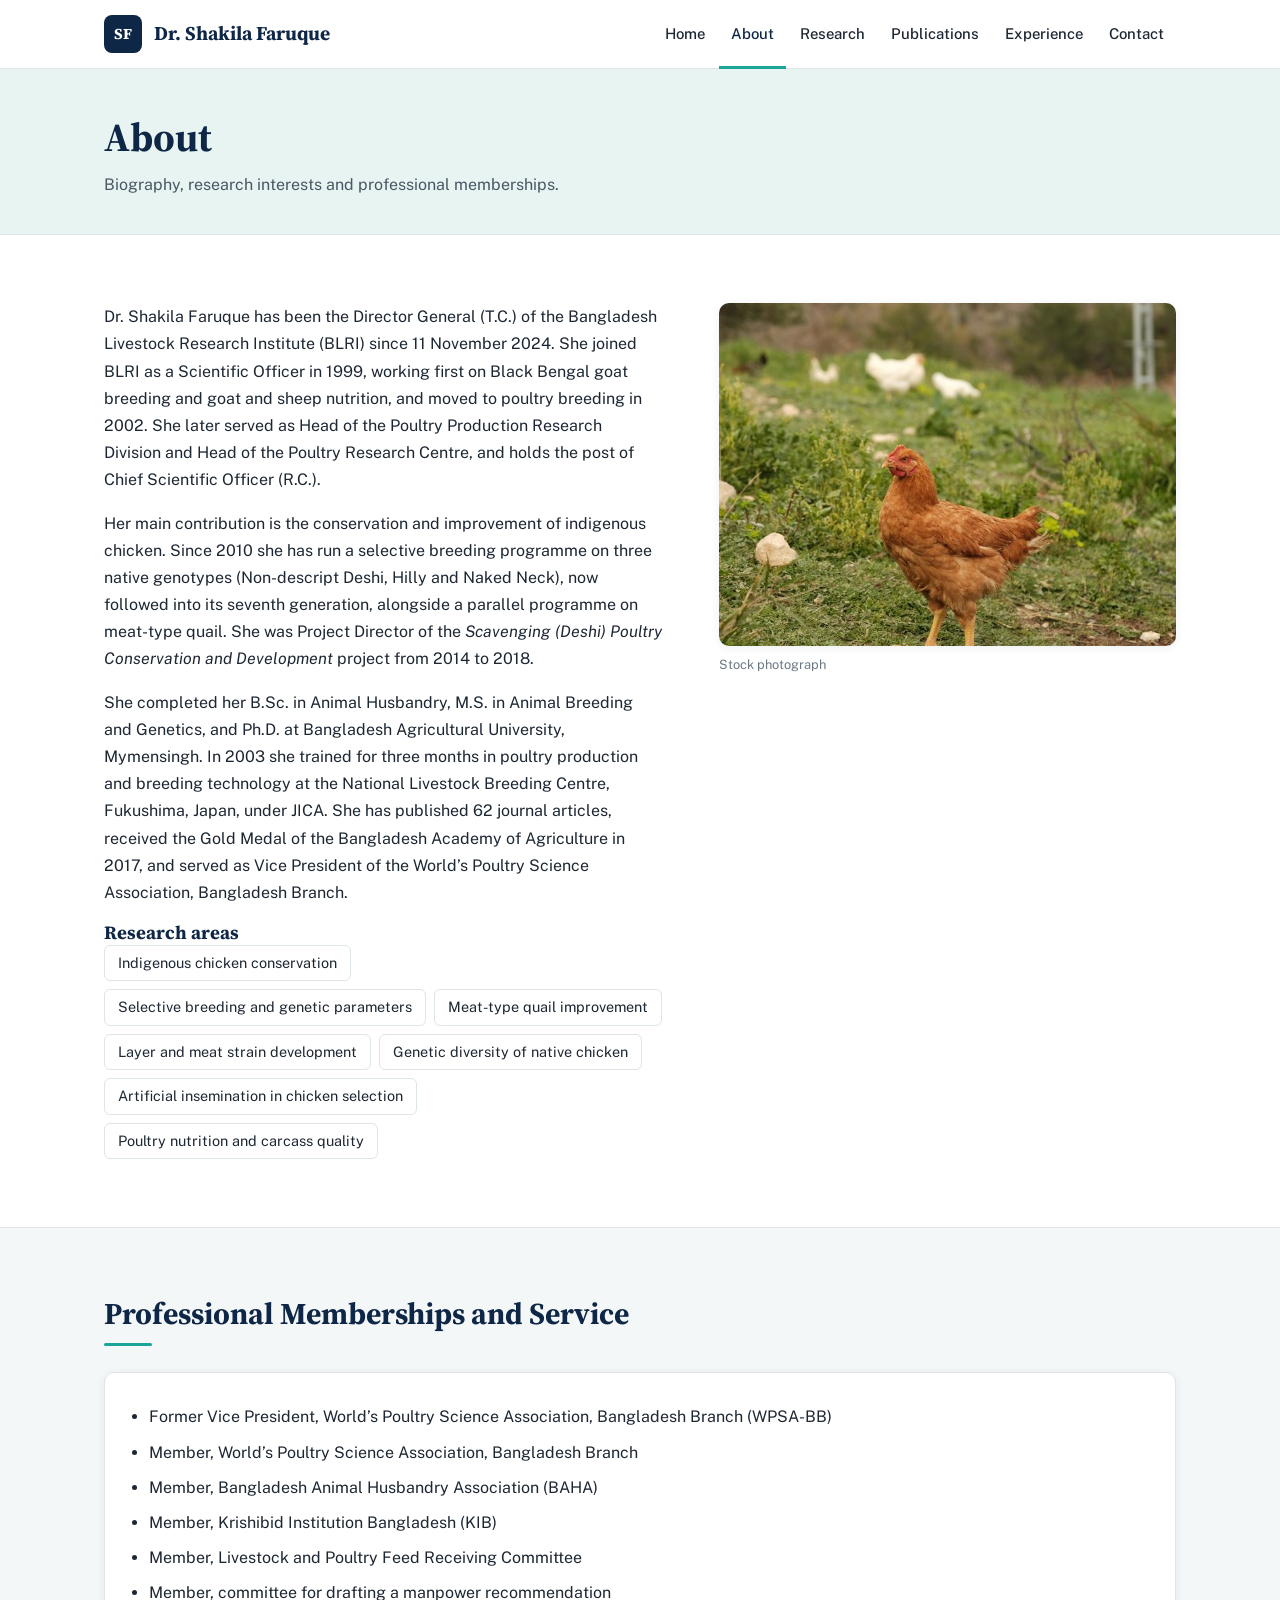
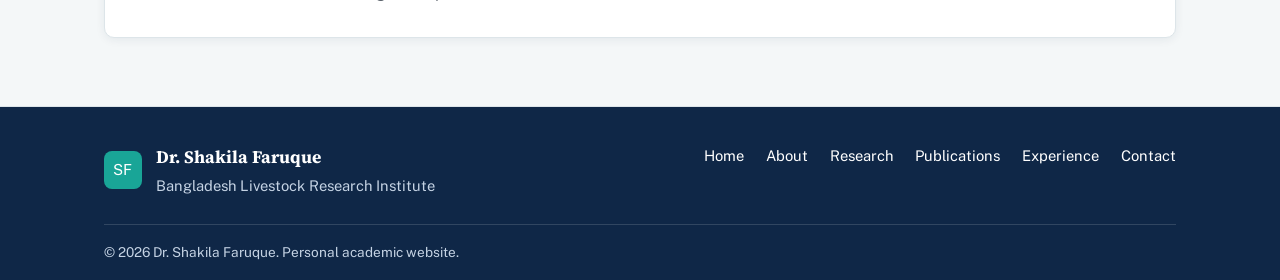
==== about.html @ 6e1afb91 "Redesign as a multi-page academic portfolio Navy and teal minimal design with BLRI campus hero and o" ====
<!doctype html>
<html lang="en">
<head>
  <meta charset="utf-8">
  <meta name="viewport" content="width=device-width, initial-scale=1">
  <title>About | Dr. Shakila Faruque</title>
  <meta name="description" content="Biography of Dr. Shakila Faruque, Director General (T.C.) of the Bangladesh Livestock Research Institute.">
  <meta property="og:title" content="About | Dr. Shakila Faruque">
  <meta property="og:description" content="Biography of Dr. Shakila Faruque, Director General (T.C.) of the Bangladesh Livestock Research Institute.">
  <meta property="og:image" content="assets/img/portrait.jpg">
  <link rel="icon" href="assets/favicon.svg" type="image/svg+xml">
  <link rel="preconnect" href="https://fonts.googleapis.com">
  <link rel="preconnect" href="https://fonts.gstatic.com" crossorigin>
  <link href="https://fonts.googleapis.com/css2?family=Source+Serif+4:opsz,wght@8..60,400;8..60,600;8..60,700&family=Public+Sans:wght@400;500;600&family=Noto+Sans+Bengali:wght@400;500&display=swap" rel="stylesheet">
  <link rel="stylesheet" href="assets/css/style.css?v=8">
</head>
<body>
  <a class="skip" href="#main">Skip to content</a>
  <header class="site-header">
    <div class="wrap bar">
      <a class="brand" href="index.html"><span class="brand-mark" aria-hidden="true">SF</span><span>Dr. Shakila Faruque</span></a>
      <button class="menu-btn" aria-label="Open menu" aria-expanded="false" aria-controls="nav">
        <svg viewBox="0 0 24 24" width="22" height="22" aria-hidden="true"><path d="M3 6h18M3 12h18M3 18h18" stroke="currentColor" stroke-width="2" stroke-linecap="round"/></svg>
      </button>
      <nav id="nav" class="nav" aria-label="Main">
        <a href="index.html" >Home</a>
        <a href="about.html" aria-current="page">About</a>
        <a href="research.html" >Research</a>
        <a href="publications.html" >Publications</a>
        <a href="experience.html" >Experience</a>
        <a href="contact.html" >Contact</a>
      </nav>
    </div>
  </header>
  <main id="main">
    <section class="page-head"><div class="wrap"><h1>About</h1><p>Biography, research interests and professional memberships.</p></div></section>
    <section class="sec">
      <div class="wrap about-grid">
        <div class="prose">
          <p>Dr. Shakila Faruque has been the Director General (T.C.) of the Bangladesh Livestock Research Institute (BLRI) since 11 November 2024. She joined BLRI as a Scientific Officer in 1999, working first on Black Bengal goat breeding and goat and sheep nutrition, and moved to poultry breeding in 2002. She later served as Head of the Poultry Production Research Division and Head of the Poultry Research Centre, and holds the post of Chief Scientific Officer (R.C.).</p>
          <p>Her main contribution is the conservation and improvement of indigenous chicken. Since 2010 she has run a selective breeding programme on three native genotypes (Non-descript Deshi, Hilly and Naked Neck), now followed into its seventh generation, alongside a parallel programme on meat-type quail. She was Project Director of the <em>Scavenging (Deshi) Poultry Conservation and Development</em> project from 2014 to 2018.</p>
          <p>She completed her B.Sc. in Animal Husbandry, M.S. in Animal Breeding and Genetics, and Ph.D. at Bangladesh Agricultural University, Mymensingh. In 2003 she trained for three months in poultry production and breeding technology at the National Livestock Breeding Centre, Fukushima, Japan, under JICA. She has published 62 journal articles, received the Gold Medal of the Bangladesh Academy of Agriculture in 2017, and served as Vice President of the World’s Poultry Science Association, Bangladesh Branch.</p>

          <h3>Research areas</h3>
          <ul class="tags">
            <li>Indigenous chicken conservation</li>
            <li>Selective breeding and genetic parameters</li>
            <li>Meat-type quail improvement</li>
            <li>Layer and meat strain development</li>
            <li>Genetic diversity of native chicken</li>
            <li>Artificial insemination in chicken selection</li>
            <li>Poultry nutrition and carcass quality</li>
          </ul>
        </div>
        <figure><img src="assets/img/about-hen-on-grass.jpg" alt="A brown hen on grass (stock photograph)" width="900" height="600" loading="lazy"><figcaption>Stock photograph</figcaption></figure>
      </div>
    </section>
    <section class="sec sec-tint">
      <div class="wrap">
        <h2>Professional Memberships and Service</h2>
        <div class="list-card"><ul>
              <li>Former Vice President, World’s Poultry Science Association, Bangladesh Branch (WPSA-BB)</li>
              <li>Member, World’s Poultry Science Association, Bangladesh Branch</li>
              <li>Member, Bangladesh Animal Husbandry Association (BAHA)</li>
              <li>Member, Krishibid Institution Bangladesh (KIB)</li>
              <li>Member, Livestock and Poultry Feed Receiving Committee</li>
              <li>Member, committee for drafting a manpower recommendation</li>
            </ul></div>
      </div>
    </section>
  </main>
  <footer class="site-footer">
    <div class="wrap">
      <div class="foot-top">
        <div class="foot-brand">
          <span class="brand-mark" aria-hidden="true">SF</span>
          <div><strong>Dr. Shakila Faruque</strong>Bangladesh Livestock Research Institute</div>
        </div>
        <nav class="foot-nav" aria-label="Footer">
          <a href="index.html">Home</a><a href="about.html">About</a><a href="research.html">Research</a>
          <a href="publications.html">Publications</a><a href="experience.html">Experience</a><a href="contact.html">Contact</a>
        </nav>
      </div>
      <div class="foot-bottom">&copy; <span id="yr">2026</span> Dr. Shakila Faruque. Personal academic website.</div>
    </div>
  </footer>
  <script src="assets/js/main.js?v=5"></script>
</body>
</html>
---- assets/css/style.css ----
/* Dr. Shakila Faruque: academic portfolio. Minimal, navy and teal. */
:root {
  --navy: #0f2747;
  --navy-2: #1b3a63;
  --teal: #0e857a;
  --teal-bright: #19a597;
  --teal-soft: #e8f4f2;
  --grey-bg: #f4f7f8;
  --ink: #1d2733;
  --ink-2: #4a5663;
  --muted: #6c7884;
  --line: #dde5e9;
  --radius: 10px;
  --shadow: 0 2px 10px rgba(15, 39, 71, .07);
  --serif: "Source Serif 4", Georgia, "Times New Roman", serif;
  --sans: "Public Sans", system-ui, -apple-system, "Segoe UI", Arial, sans-serif;
  --bn: "Noto Sans Bengali", "Public Sans", sans-serif;
}

* { box-sizing: border-box; }
html { scroll-behavior: smooth; scroll-padding-top: 84px; }
body { margin: 0; background: #fff; color: var(--ink); font: 16px/1.7 var(--sans); -webkit-font-smoothing: antialiased; }
img { max-width: 100%; height: auto; display: block; }
a { color: var(--teal); text-underline-offset: 3px; }
a:hover { color: var(--navy); }
h1, h2, h3 { font-family: var(--serif); color: var(--navy); line-height: 1.2; margin: 0; font-weight: 700; }
p { margin: 0 0 1em; }
:focus-visible { outline: 2px solid var(--teal-bright); outline-offset: 3px; }
.wrap { width: 100%; max-width: 1120px; margin: 0 auto; padding: 0 24px; }
.skip { position: absolute; left: -999px; top: 8px; background: var(--navy); color: #fff; padding: 8px 12px; z-index: 50; }
.skip:focus { left: 8px; }

/* ---------- Header ---------- */
.site-header { position: sticky; top: 0; z-index: 20; background: #fff; border-bottom: 1px solid var(--line); }
.bar { display: flex; align-items: center; height: 68px; gap: 16px; }
.brand { display: flex; align-items: center; gap: 12px; text-decoration: none; color: var(--navy); font-family: var(--serif); font-weight: 700; font-size: 1.22rem; }
.brand-mark { width: 38px; height: 38px; border-radius: 8px; background: var(--navy); color: #fff; display: grid; place-items: center; font-size: .95rem; letter-spacing: .02em; }
.nav { margin-left: auto; display: flex; gap: 2px; }
.nav a { color: var(--ink); text-decoration: none; font-size: .93rem; font-weight: 500; padding: 22px 12px 19px; border-bottom: 3px solid transparent; }
.nav a:hover { color: var(--teal); }
.nav a[aria-current="page"] { color: var(--navy); border-bottom-color: var(--teal-bright); }
.menu-btn { display: none; margin-left: auto; background: none; border: 1px solid var(--line); border-radius: 8px; padding: 7px 9px; color: var(--navy); cursor: pointer; }

/* ---------- Buttons ---------- */
.btns { display: flex; flex-wrap: wrap; gap: 14px; margin-top: 30px; }
.btn { display: inline-flex; align-items: center; gap: 9px; padding: 12px 22px; border-radius: 8px; font-weight: 600; font-size: .95rem; text-decoration: none; border: 1.5px solid var(--navy); transition: background .2s, color .2s, border-color .2s; }
.btn svg { flex: none; }
.btn-solid { background: var(--navy); color: #fff; }
.btn-solid:hover { background: var(--navy-2); color: #fff; }
.btn-line { background: #fff; color: var(--navy); }
.btn-line:hover { background: var(--teal-soft); color: var(--navy); border-color: var(--teal); }

/* ---------- Hero ---------- */
.hero { position: relative; overflow: hidden; border-bottom: 1px solid var(--line); }
.hero-bg { position: absolute; inset: 0 0 0 auto; width: 66%; height: 100%; object-fit: cover; object-position: center; }
.hero::after { content: ""; position: absolute; inset: 0; background: linear-gradient(90deg, #fff 0%, #fff 36%, rgba(255, 255, 255, .72) 58%, rgba(255, 255, 255, .25) 100%); }
.hero-grid { position: relative; z-index: 1; display: grid; grid-template-columns: 1.15fr .85fr; gap: 40px; align-items: center; padding-top: 64px; padding-bottom: 64px; }
.hero h1 { font-size: clamp(2.3rem, 5vw, 3.4rem); letter-spacing: -.01em; }
.hero-role { margin: 14px 0 0; font-family: var(--serif); font-weight: 600; font-size: 1.28rem; line-height: 1.4; color: var(--navy); }
.rule { display: block; width: 56px; height: 3px; background: var(--teal-bright); margin: 22px 0; border-radius: 2px; }
.hero-spec { margin: 0; font-family: var(--serif); font-style: italic; font-size: 1.12rem; color: var(--ink-2); max-width: 24em; }
.hero-portrait { margin: 0; justify-self: end; width: 100%; max-width: 340px; }
.hero-portrait img { width: 100%; aspect-ratio: 1; object-fit: cover; border-radius: var(--radius); border: 6px solid #fff; box-shadow: 0 10px 30px rgba(15, 39, 71, .22); }

/* ---------- Page heading (inner pages) ---------- */
.page-head { background: var(--teal-soft); border-bottom: 1px solid var(--line); padding: 44px 0 36px; }
.page-head h1 { font-size: clamp(1.9rem, 4vw, 2.5rem); }
.page-head p { margin: 10px 0 0; color: var(--ink-2); max-width: 40em; }

/* ---------- Sections ---------- */
.sec { padding: 68px 0; }
.sec-tint { background: var(--grey-bg); border-top: 1px solid var(--line); border-bottom: 1px solid var(--line); }
.sec-teal { background: var(--teal-soft); border-top: 1px solid var(--line); border-bottom: 1px solid var(--line); }
.sec h2 { font-size: 1.9rem; padding-bottom: 14px; position: relative; margin-bottom: 26px; }
.sec h2::after { content: ""; position: absolute; left: 0; bottom: 0; width: 48px; height: 3px; background: var(--teal-bright); border-radius: 2px; }
.sec-head { display: flex; align-items: flex-start; justify-content: space-between; gap: 20px; flex-wrap: wrap; }
.sec h3.sub { font-size: 1.2rem; margin: 30px 0 12px; }
.sec h3.sub:first-child { margin-top: 0; }
.prose p { max-width: 46em; }
.lead { font-size: 1.08rem; color: var(--ink-2); }
.intro-p { color: var(--ink-2); max-width: 46em; }
.note { color: var(--ink-2); font-size: .94rem; margin-top: 16px; }
.link-more { font-weight: 600; text-decoration: none; display: inline-flex; gap: 6px; align-items: center; }
.link-more:hover { gap: 10px; }

.about-grid { display: grid; grid-template-columns: 1.1fr .9fr; gap: 56px; align-items: start; }
.about-grid figure { margin: 0; }
.about-grid img { width: 100%; aspect-ratio: 4 / 3; object-fit: cover; border-radius: var(--radius); box-shadow: var(--shadow); }
.about-grid figcaption { font-size: .8rem; color: var(--muted); margin-top: 8px; }

.tags { list-style: none; padding: 0; margin: 0; display: flex; flex-wrap: wrap; gap: 8px; }
.tags li { background: #fff; border: 1px solid var(--line); border-radius: 6px; padding: 5px 13px; font-size: .9rem; }

/* ---------- Cards ---------- */
.cards { display: grid; grid-template-columns: repeat(4, 1fr); gap: 20px; }
.card { background: #fff; border: 1px solid var(--line); border-radius: var(--radius); padding: 24px 22px; box-shadow: var(--shadow); transition: transform .2s, box-shadow .2s; }
.card:hover { transform: translateY(-3px); box-shadow: 0 8px 22px rgba(15, 39, 71, .12); }
.card .ico { width: 46px; height: 46px; border-radius: 10px; background: var(--teal-soft); color: var(--teal); display: grid; place-items: center; margin-bottom: 16px; }
.card h3 { font-size: 1.08rem; margin-bottom: 8px; }
.card p { font-size: .92rem; color: var(--ink-2); margin: 0; }

/* Photo cards */
.hl-grid { display: grid; grid-template-columns: repeat(4, 1fr); gap: 20px; }
.hl-card { background: #fff; border: 1px solid var(--line); border-radius: var(--radius); overflow: hidden; box-shadow: var(--shadow); transition: transform .2s, box-shadow .2s; }
.hl-card:hover { transform: translateY(-3px); box-shadow: 0 8px 22px rgba(15, 39, 71, .12); }
.hl-img img { width: 100%; aspect-ratio: 16 / 10; object-fit: cover; }
.hl-body { padding: 16px 18px 18px; }
.hl-body h3 { font-size: 1.05rem; }
.hl-body p { margin: 6px 0 12px; font-size: .92rem; color: var(--ink-2); }
.hl-more { font-weight: 600; font-size: .9rem; text-decoration: none; }
.credit { margin: 16px 0 0; font-size: .8rem; color: var(--muted); }

/* Featured project */
.feature { background: var(--navy); color: #dce6f2; border-radius: var(--radius); padding: 28px 30px; margin-bottom: 30px; }
.feature h3 { color: #fff; font-size: 1.45rem; margin: 10px 0; }
.feature p { margin: 0; max-width: 44em; }
.tag { display: inline-block; margin: 0 !important; font-size: .76rem; font-weight: 600; letter-spacing: .06em; text-transform: uppercase; background: var(--teal-bright); color: #fff; padding: 4px 10px; border-radius: 5px; }

/* Tables */
.tbl { width: 100%; border-collapse: separate; border-spacing: 0; background: #fff; border: 1px solid var(--line); border-radius: var(--radius); overflow: hidden; }
.tbl th, .tbl td { text-align: left; padding: 13px 18px; vertical-align: top; }
.tbl th { font-size: .76rem; letter-spacing: .07em; text-transform: uppercase; color: var(--muted); background: var(--grey-bg); border-bottom: 1px solid var(--line); }
.tbl tbody tr + tr td { border-top: 1px solid var(--line); }
.tbl td:last-child { white-space: nowrap; }
.status { display: inline-block; font-size: .8rem; font-weight: 600; padding: 2px 10px; border-radius: 5px; background: var(--grey-bg); color: var(--ink-2); }
.status.on { background: var(--teal-soft); color: var(--teal); }

/* Accordions */
.acc { background: #fff; border: 1px solid var(--line); border-radius: var(--radius); margin-top: 12px; }
.acc summary { cursor: pointer; list-style: none; padding: 15px 50px 15px 20px; position: relative; font-weight: 600; color: var(--navy); }
.acc summary::-webkit-details-marker { display: none; }
.acc summary::after { content: ""; position: absolute; right: 20px; top: 50%; width: 8px; height: 8px; border-right: 2px solid var(--teal); border-bottom: 2px solid var(--teal); transform: translateY(-70%) rotate(45deg); transition: transform .2s; }
.acc[open] > summary::after { transform: translateY(-30%) rotate(-135deg); }
.acc[open] > summary { border-bottom: 1px solid var(--line); }
.acc > ul, .acc > ol { margin: 0; padding: 14px 20px 18px 40px; }
.acc > .acc-note { margin: 0; padding: 14px 20px 0; color: var(--muted); font-size: .92rem; }
.plain li { margin: 6px 0; }
.count { display: inline-block; margin-left: 8px; font-size: .76rem; font-weight: 600; color: var(--muted); background: var(--grey-bg); border-radius: 5px; padding: 1px 8px; }

/* Technologies */
.tech { list-style: none; padding: 0; margin: 0; counter-reset: t; display: grid; grid-template-columns: 1fr 1fr; gap: 14px; }
.tech li { counter-increment: t; background: #fff; border: 1px solid var(--line); border-left: 3px solid var(--teal-bright); border-radius: var(--radius); padding: 16px 18px 16px 56px; position: relative; display: flex; flex-direction: column; gap: 3px; }
.tech li::before { content: counter(t); position: absolute; left: 18px; top: 16px; width: 26px; height: 26px; border-radius: 50%; background: var(--teal-soft); color: var(--teal); font-weight: 600; font-size: .85rem; display: grid; place-items: center; }
.bn { font-family: var(--bn); font-weight: 500; line-height: 1.5; }
.bn-inline { font-family: var(--bn); }
.en { color: var(--ink-2); font-size: .93rem; }
.pubno { font-size: .78rem; color: var(--muted); }

/* ---------- Publications ---------- */
.pub { padding: 18px 0; border-bottom: 1px solid var(--line); display: grid; grid-template-columns: 64px 1fr; gap: 18px; }
.pub:first-child { border-top: 1px solid var(--line); }
.pub .yr { font-family: var(--serif); font-weight: 700; color: var(--teal); font-size: 1.05rem; padding-top: 2px; }
.pub h3 { font-size: 1.06rem; line-height: 1.4; }
.pub .authors { margin: 6px 0 2px; font-size: .92rem; color: var(--ink-2); }
.pub .source { margin: 0; font-size: .92rem; color: var(--muted); }
.pub .badge { display: inline-block; margin-top: 8px; font-size: .72rem; font-weight: 600; letter-spacing: .05em; text-transform: uppercase; color: var(--teal); background: var(--teal-soft); border-radius: 4px; padding: 2px 8px; }
.pub b.me { color: var(--navy); font-weight: 600; }

.filters { display: grid; grid-template-columns: 1fr 240px 150px; gap: 12px; margin-bottom: 8px; }
.filters input, .filters select { width: 100%; font: inherit; padding: 11px 14px; border: 1px solid var(--line); border-radius: 8px; background: #fff; color: var(--ink); }
.filters input:focus, .filters select:focus { border-color: var(--teal); outline: none; box-shadow: 0 0 0 3px var(--teal-soft); }
.result-count { margin: 12px 0 6px; font-size: .9rem; color: var(--muted); }
.empty { padding: 30px 0; color: var(--muted); display: none; }

/* ---------- Timeline ---------- */
.timeline { list-style: none; margin: 0; padding: 0 0 0 4px; }
.timeline li { position: relative; display: grid; grid-template-columns: 150px 1fr; gap: 16px; padding: 0 0 20px 26px; border-left: 2px solid var(--line); margin-left: 5px; }
.timeline li::before { content: ""; position: absolute; left: -7px; top: 6px; width: 12px; height: 12px; border-radius: 50%; background: var(--teal-bright); border: 2px solid #fff; box-shadow: 0 0 0 1px var(--teal-bright); }
.timeline li:last-child { border-left-color: transparent; padding-bottom: 0; }
.when { font-family: var(--serif); font-weight: 700; color: var(--navy); }
.what strong { display: block; font-weight: 600; color: var(--ink); }
.what { color: var(--ink-2); font-size: .95rem; }

/* ---------- Education ---------- */
.edu { display: grid; grid-template-columns: repeat(3, 1fr); gap: 18px; }
.edu-card { background: #fff; border: 1px solid var(--line); border-radius: var(--radius); padding: 22px; box-shadow: var(--shadow); }
.edu-card svg { color: var(--teal); margin-bottom: 12px; }
.edu-card h3 { font-size: 1.05rem; line-height: 1.35; }
.edu-card p { margin: 6px 0 0; font-size: .92rem; color: var(--ink-2); }
.edu-card .y { display: inline-block; margin-top: 10px; font-weight: 600; color: var(--teal); font-size: .9rem; }

.two-col { display: grid; grid-template-columns: 1fr 1fr; gap: 28px; }
.list-card { background: #fff; border: 1px solid var(--line); border-radius: var(--radius); padding: 22px 24px; box-shadow: var(--shadow); }
.list-card h3 { font-size: 1.15rem; margin-bottom: 12px; }
.list-card ul { margin: 0; padding-left: 20px; }
.list-card li { margin: 8px 0; }

/* ---------- Contact ---------- */
.contact-grid { display: grid; grid-template-columns: 1fr 1fr; gap: 28px; }
.contact-item { display: flex; gap: 14px; margin-bottom: 18px; }
.contact-item svg { flex: none; color: var(--teal); margin-top: 3px; }
.contact-item strong { display: block; color: var(--navy); font-family: var(--serif); }
address { font-style: normal; }

/* ---------- Footer ---------- */
.site-footer { background: var(--navy); color: #c5d3e4; font-size: .92rem; }
.site-footer a { color: #fff; text-decoration: none; }
.site-footer a:hover { text-decoration: underline; }
.foot-top { display: flex; justify-content: space-between; gap: 28px; flex-wrap: wrap; padding: 36px 0 26px; align-items: flex-start; }
.foot-brand { display: flex; gap: 14px; align-items: center; }
.foot-brand .brand-mark { background: var(--teal-bright); }
.foot-brand strong { display: block; color: #fff; font-family: var(--serif); font-size: 1.1rem; }
.foot-nav { display: flex; flex-wrap: wrap; gap: 8px 22px; }
.foot-bottom { border-top: 1px solid rgba(255, 255, 255, .14); padding: 16px 0; font-size: .85rem; }

/* ---------- Gentle reveal ---------- */
.reveal { opacity: 0; translate: 0 14px; transition: opacity .55s ease, translate .55s ease; }
.reveal.in { opacity: 1; translate: 0 0; }
@media (prefers-reduced-motion: reduce) {
  html { scroll-behavior: auto; }
  .reveal { opacity: 1; translate: none; transition: none; }
  .card, .hl-card { transition: none; }
}

/* ---------- Responsive ---------- */
@media (max-width: 1000px) {
  .menu-btn { display: inline-flex; }
  .nav { display: none; position: absolute; top: 68px; left: 0; right: 0; flex-direction: column; margin: 0; background: #fff; border-bottom: 1px solid var(--line); padding: 6px 16px 14px; box-shadow: 0 10px 20px rgba(15, 39, 71, .08); }
  .nav.open { display: flex; }
  .nav a { padding: 12px 8px; border-bottom: 0; border-left: 3px solid transparent; }
  .nav a[aria-current="page"] { border-left-color: var(--teal-bright); }
  .cards, .hl-grid { grid-template-columns: repeat(2, 1fr); }
}
@media (max-width: 800px) {
  .wrap { padding: 0 16px; }
  .hero-bg { width: 100%; }
  .hero::after { background: linear-gradient(180deg, rgba(255,255,255,.94) 0%, rgba(255,255,255,.9) 55%, rgba(255,255,255,.8) 100%); }
  .hero-grid { grid-template-columns: 1fr; padding-top: 36px; padding-bottom: 40px; gap: 28px; }
  .hero-portrait { order: -1; justify-self: start; max-width: 220px; }
  .sec { padding: 46px 0; }
  .about-grid, .two-col, .contact-grid, .tech { grid-template-columns: 1fr; gap: 28px; }
  .edu { grid-template-columns: 1fr; }
  .timeline li { grid-template-columns: 1fr; gap: 2px; }
  .pub { grid-template-columns: 1fr; gap: 4px; }
  .filters { grid-template-columns: 1fr; }
  .feature { padding: 22px 20px; }
  .tbl thead { display: none; }
  .tbl, .tbl tbody, .tbl tr, .tbl td { display: block; width: 100%; }
  .tbl tbody tr + tr { border-top: 1px solid var(--line); }
  .tbl tbody tr + tr td { border-top: 0; }
  .tbl td { padding: 4px 16px; white-space: normal !important; }
  .tbl td:first-child { padding-top: 14px; }
  .tbl td:last-child { padding-bottom: 14px; }
  .tbl td::before { content: attr(data-label); display: block; font-size: .72rem; letter-spacing: .07em; text-transform: uppercase; color: var(--muted); }
  .acc > ul, .acc > ol { padding-left: 34px; padding-right: 16px; }
}
@media (max-width: 520px) {
  .cards, .hl-grid { grid-template-columns: 1fr; }
  .brand { font-size: 1.05rem; }
}
.pub .cite { margin: 0; font-size: .95rem; color: var(--ink-2); }
.pub .cite i { color: var(--ink); }
.pubs-sel { margin-top: 4px; }
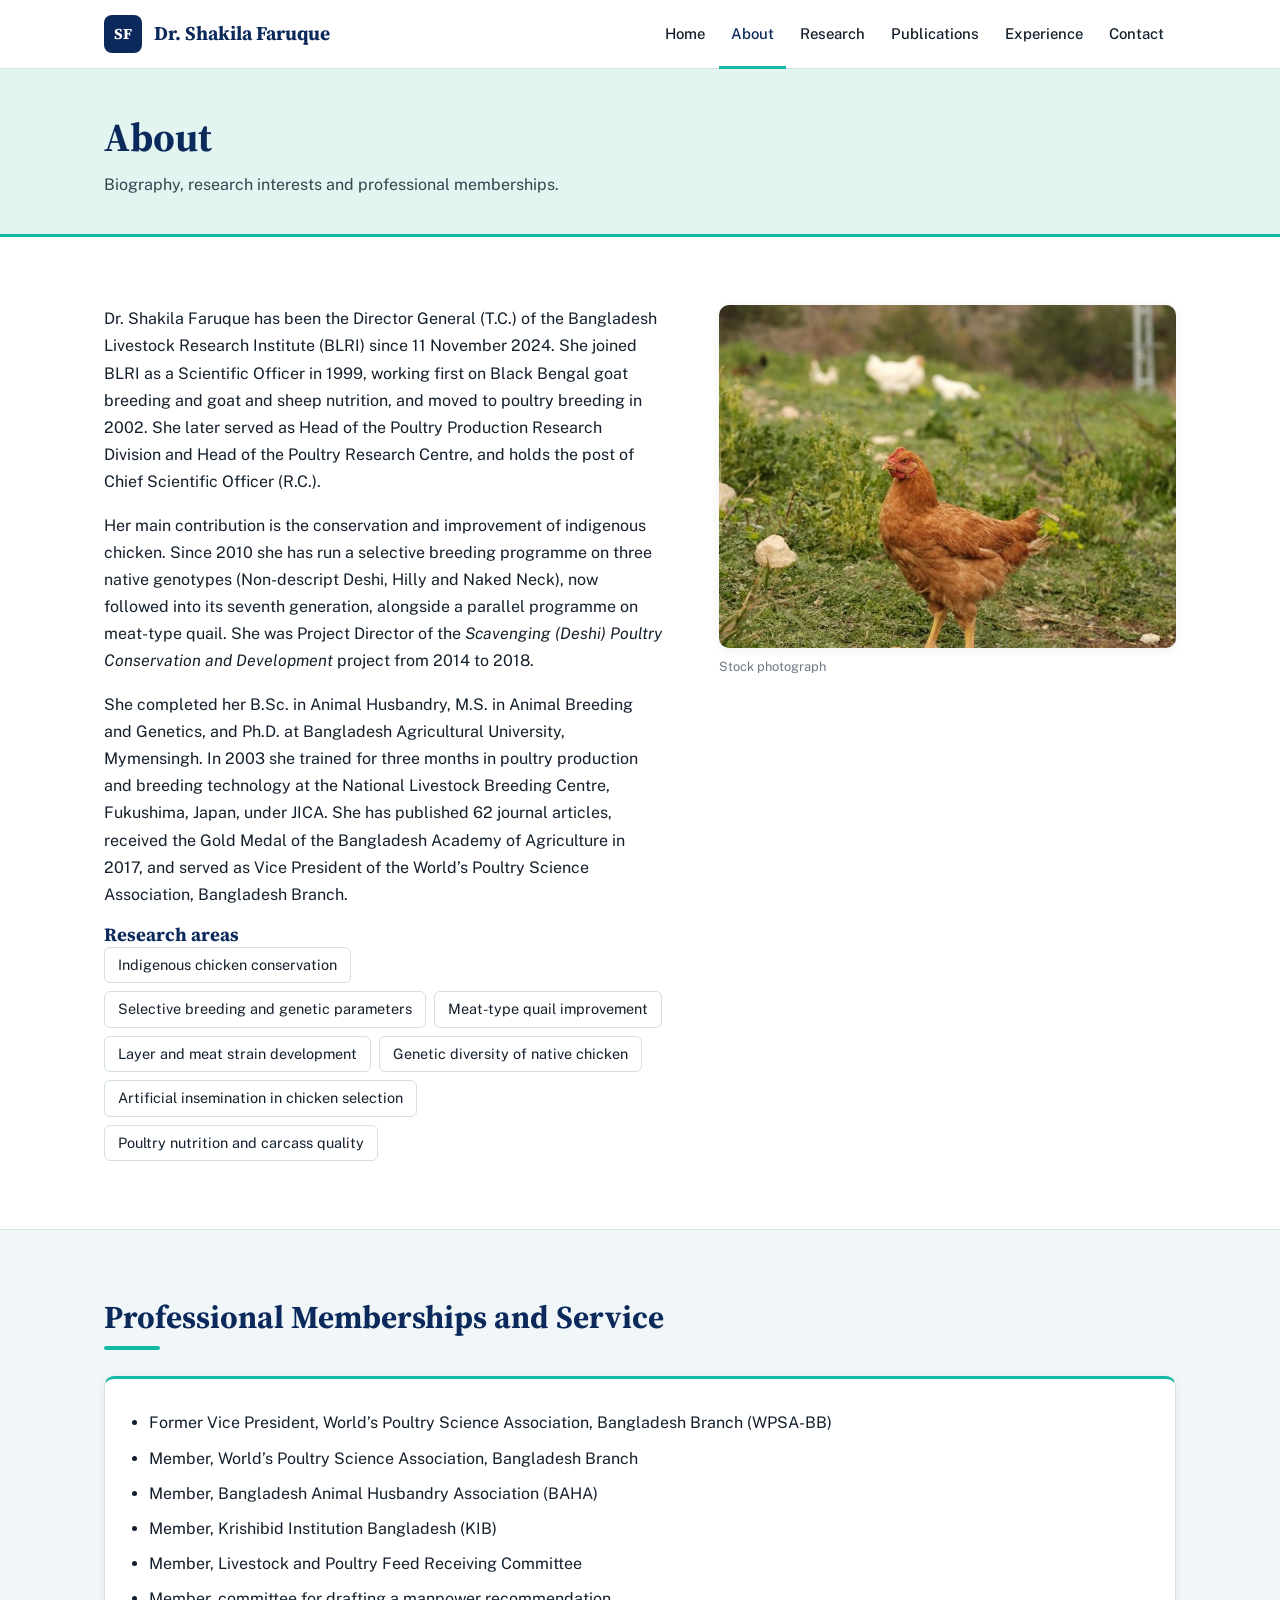
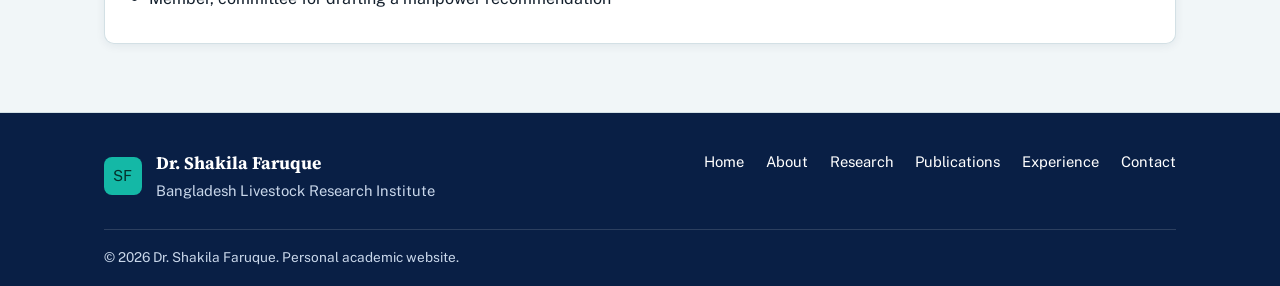
==== commit 7cb725d4: "Match mockup colours and contrast Deeper navy, brighter teal, mint research cards, boxed publication" ====
--- a/about.html
+++ b/about.html
@@ -12,7 +12,7 @@
   <link rel="preconnect" href="https://fonts.googleapis.com">
   <link rel="preconnect" href="https://fonts.gstatic.com" crossorigin>
   <link href="https://fonts.googleapis.com/css2?family=Source+Serif+4:opsz,wght@8..60,400;8..60,600;8..60,700&family=Public+Sans:wght@400;500;600&family=Noto+Sans+Bengali:wght@400;500&display=swap" rel="stylesheet">
-  <link rel="stylesheet" href="assets/css/style.css?v=8">
+  <link rel="stylesheet" href="assets/css/style.css?v=10">
 </head>
 <body>
   <a class="skip" href="#main">Skip to content</a>
--- a/assets/css/style.css
+++ b/assets/css/style.css
@@ -1,15 +1,15 @@
 /* Dr. Shakila Faruque: academic portfolio. Minimal, navy and teal. */
 :root {
-  --navy: #0f2747;
-  --navy-2: #1b3a63;
-  --teal: #0e857a;
-  --teal-bright: #19a597;
-  --teal-soft: #e8f4f2;
-  --grey-bg: #f4f7f8;
-  --ink: #1d2733;
-  --ink-2: #4a5663;
+  --navy: #0b2a5b;
+  --navy-2: #163c78;
+  --teal: #0a8c80;
+  --teal-bright: #14b8a6;
+  --teal-soft: #e3f5f1;
+  --grey-bg: #f1f6f8;
+  --ink: #131f2c;
+  --ink-2: #35424f;
   --muted: #6c7884;
-  --line: #dde5e9;
+  --line: #d3e0e5;
   --radius: 10px;
   --shadow: 0 2px 10px rgba(15, 39, 71, .07);
   --serif: "Source Serif 4", Georgia, "Times New Roman", serif;
@@ -251,3 +251,50 @@
 .pub .cite { margin: 0; font-size: .95rem; color: var(--ink-2); }
 .pub .cite i { color: var(--ink); }
 .pubs-sel { margin-top: 4px; }
+
+/* ---------- Colour and contrast pass (closer to the mockup) ---------- */
+.sec h2 { font-size: 2rem; }
+.sec h2::after { width: 56px; height: 4px; background: var(--teal-bright); }
+.rule { height: 4px; width: 64px; }
+.hero::after { background: linear-gradient(90deg, #fff 0%, #fff 30%, rgba(255, 255, 255, .55) 52%, rgba(255, 255, 255, 0) 82%); }
+.hero-bg { width: 70%; }
+.hero h1 { color: var(--navy); }
+
+/* Research area cards: mint, icon beside the text */
+.card { background: var(--teal-soft); border-color: #c6e6df; box-shadow: none; display: grid; grid-template-columns: 52px 1fr; column-gap: 16px; align-items: start; }
+.card .ico { background: transparent; width: 52px; height: 52px; margin: 0; color: var(--teal); }
+.card .ico svg { width: 40px; height: 40px; stroke-width: 1.5; }
+.card h3 { font-size: 1.12rem; margin: 2px 0 6px; }
+.card p { grid-column: 2; color: var(--ink-2); }
+.card:hover { box-shadow: 0 8px 20px rgba(11, 42, 91, .12); }
+
+/* Selected publications: boxed list with teal years */
+.pubs-sel { background: var(--grey-bg); border: 1px solid var(--line); border-radius: var(--radius); padding: 4px 22px; }
+.pubs-sel .pub:first-child { border-top: 0; }
+.pubs-sel .pub:last-child { border-bottom: 0; }
+.pub .yr { color: var(--teal); }
+.pub h3 { color: var(--navy); }
+
+/* Stronger accents */
+.tag { background: var(--teal-bright); color: #04302b; }
+.feature { background: var(--navy); }
+.btn-solid { background: var(--navy); border-color: var(--navy); }
+.btn-solid:hover { background: var(--navy-2); border-color: var(--navy-2); }
+.btn-line { border-color: var(--navy); color: var(--navy); }
+.edu-card { border-top: 3px solid var(--teal-bright); }
+.list-card { border-top: 3px solid var(--teal-bright); }
+.tech li { border-left-color: var(--teal-bright); }
+.sec-tint { background: var(--grey-bg); }
+.page-head { background: var(--teal-soft); border-bottom: 3px solid var(--teal-bright); }
+.nav a[aria-current="page"] { border-bottom-color: var(--teal-bright); border-bottom-width: 3px; }
+
+/* Footer: deeper navy */
+.site-footer { background: #091f45; color: #c9d7ea; }
+.foot-brand .brand-mark { background: var(--teal-bright); color: #04302b; }
+@media (max-width: 800px) {
+  .card { grid-template-columns: 44px 1fr; }
+  .pubs-sel { padding: 4px 14px; }
+  .hero-bg { width: 100%; }
+}
+.card p { grid-column: 1 / -1; margin-top: 12px; }
+.card h3 { align-self: center; margin: 0; }
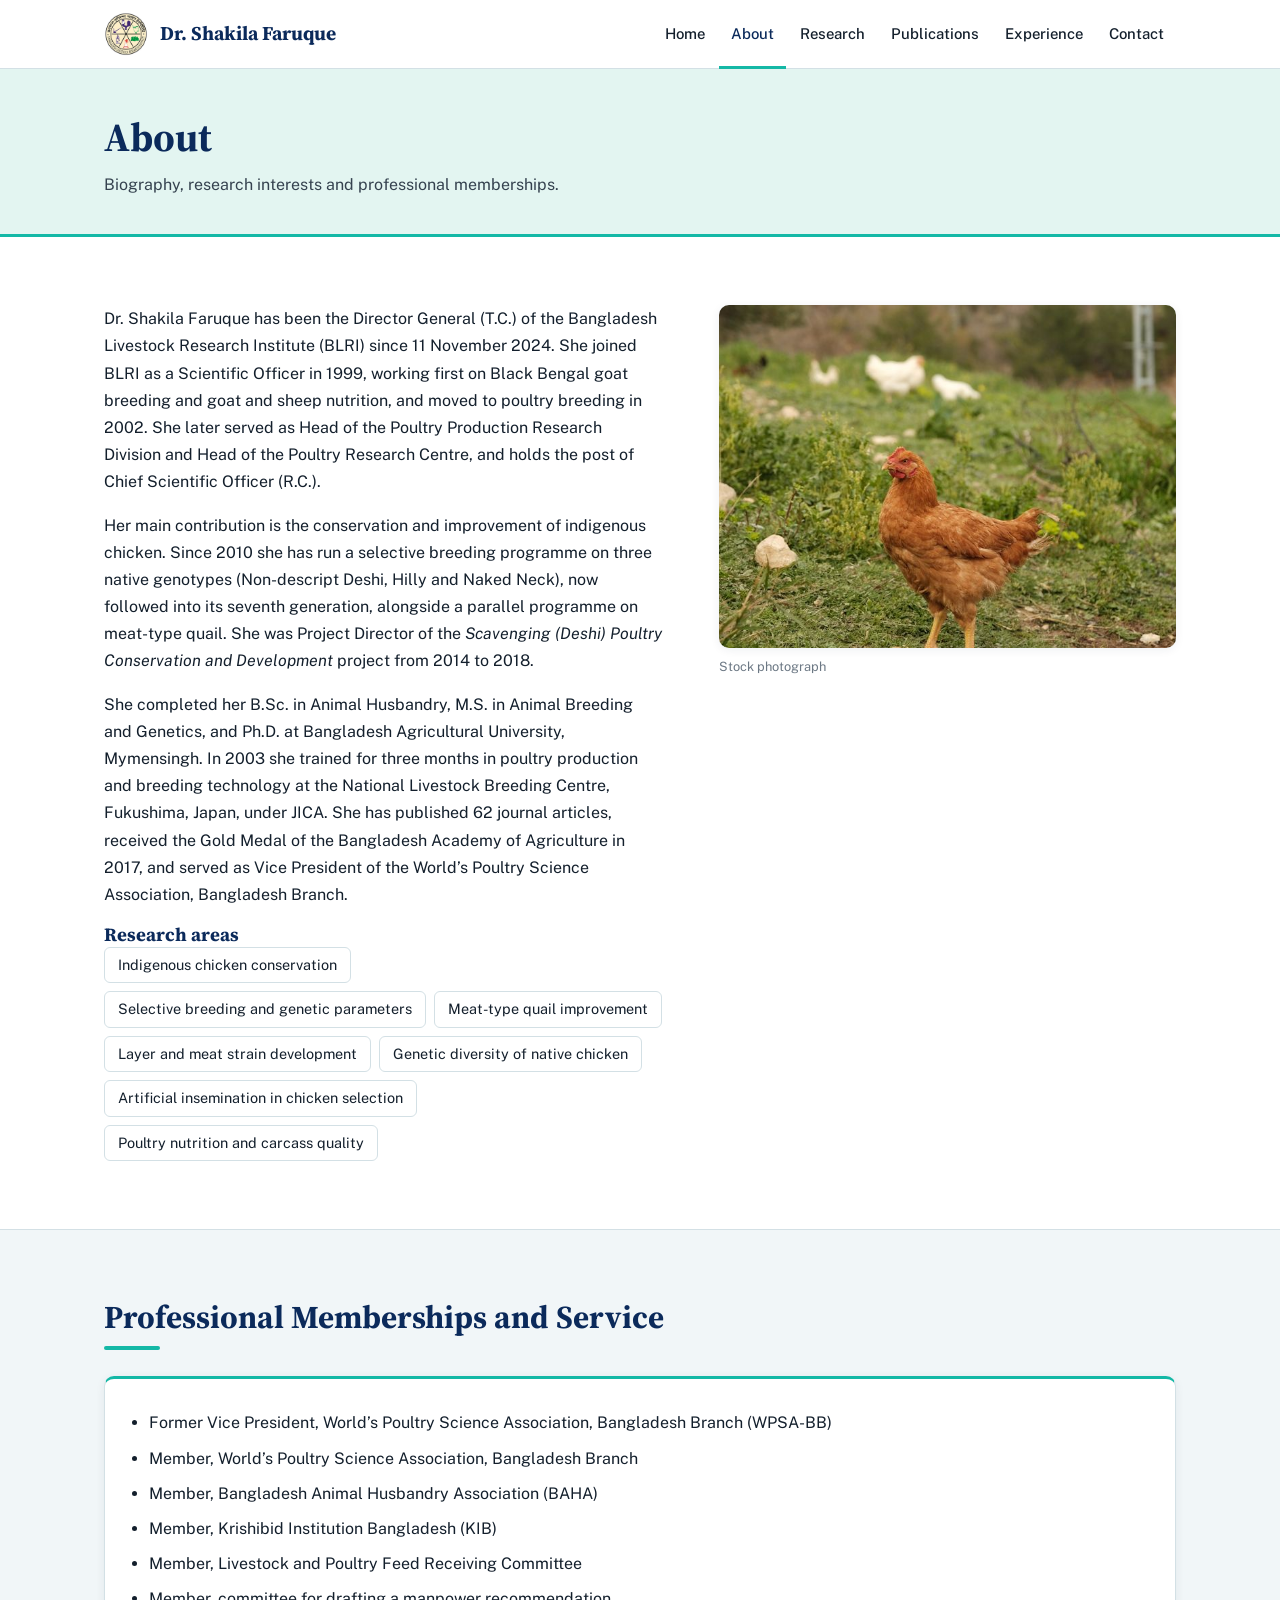
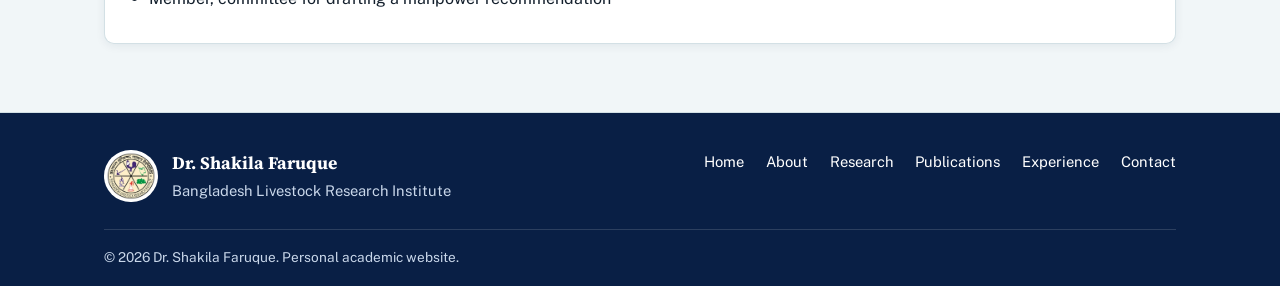
==== commit 4240c032: "Add BLRI logo and photo cards for research areas BLRI emblem in header and footer on all pages; home" ====
--- a/about.html
+++ b/about.html
@@ -12,13 +12,13 @@
   <link rel="preconnect" href="https://fonts.googleapis.com">
   <link rel="preconnect" href="https://fonts.gstatic.com" crossorigin>
   <link href="https://fonts.googleapis.com/css2?family=Source+Serif+4:opsz,wght@8..60,400;8..60,600;8..60,700&family=Public+Sans:wght@400;500;600&family=Noto+Sans+Bengali:wght@400;500&display=swap" rel="stylesheet">
-  <link rel="stylesheet" href="assets/css/style.css?v=10">
+  <link rel="stylesheet" href="assets/css/style.css?v=11">
 </head>
 <body>
   <a class="skip" href="#main">Skip to content</a>
   <header class="site-header">
     <div class="wrap bar">
-      <a class="brand" href="index.html"><span class="brand-mark" aria-hidden="true">SF</span><span>Dr. Shakila Faruque</span></a>
+      <a class="brand" href="index.html"><img class="brand-logo" src="assets/img/blri-logo.jpg" alt="BLRI logo" width="44" height="43"><span>Dr. Shakila Faruque</span></a>
       <button class="menu-btn" aria-label="Open menu" aria-expanded="false" aria-controls="nav">
         <svg viewBox="0 0 24 24" width="22" height="22" aria-hidden="true"><path d="M3 6h18M3 12h18M3 18h18" stroke="currentColor" stroke-width="2" stroke-linecap="round"/></svg>
       </button>
@@ -73,7 +73,7 @@
     <div class="wrap">
       <div class="foot-top">
         <div class="foot-brand">
-          <span class="brand-mark" aria-hidden="true">SF</span>
+          <img class="brand-logo" src="assets/img/blri-logo.jpg" alt="BLRI logo" width="44" height="43">
           <div><strong>Dr. Shakila Faruque</strong>Bangladesh Livestock Research Institute</div>
         </div>
         <nav class="foot-nav" aria-label="Footer">
--- a/assets/css/style.css
+++ b/assets/css/style.css
@@ -298,3 +298,10 @@
 }
 .card p { grid-column: 1 / -1; margin-top: 12px; }
 .card h3 { align-self: center; margin: 0; }
+
+/* ---------- BLRI logo ---------- */
+.brand-logo { width: 44px; height: auto; flex: none; border-radius: 50%; background: #fff; }
+.foot-brand .brand-logo { width: 54px; padding: 2px; }
+.hl-more { display: inline-flex; align-items: center; gap: 6px; color: var(--teal); }
+.hl-more:hover { gap: 10px; color: var(--navy); }
+.sec .hl-grid + .credit { margin-top: 16px; }
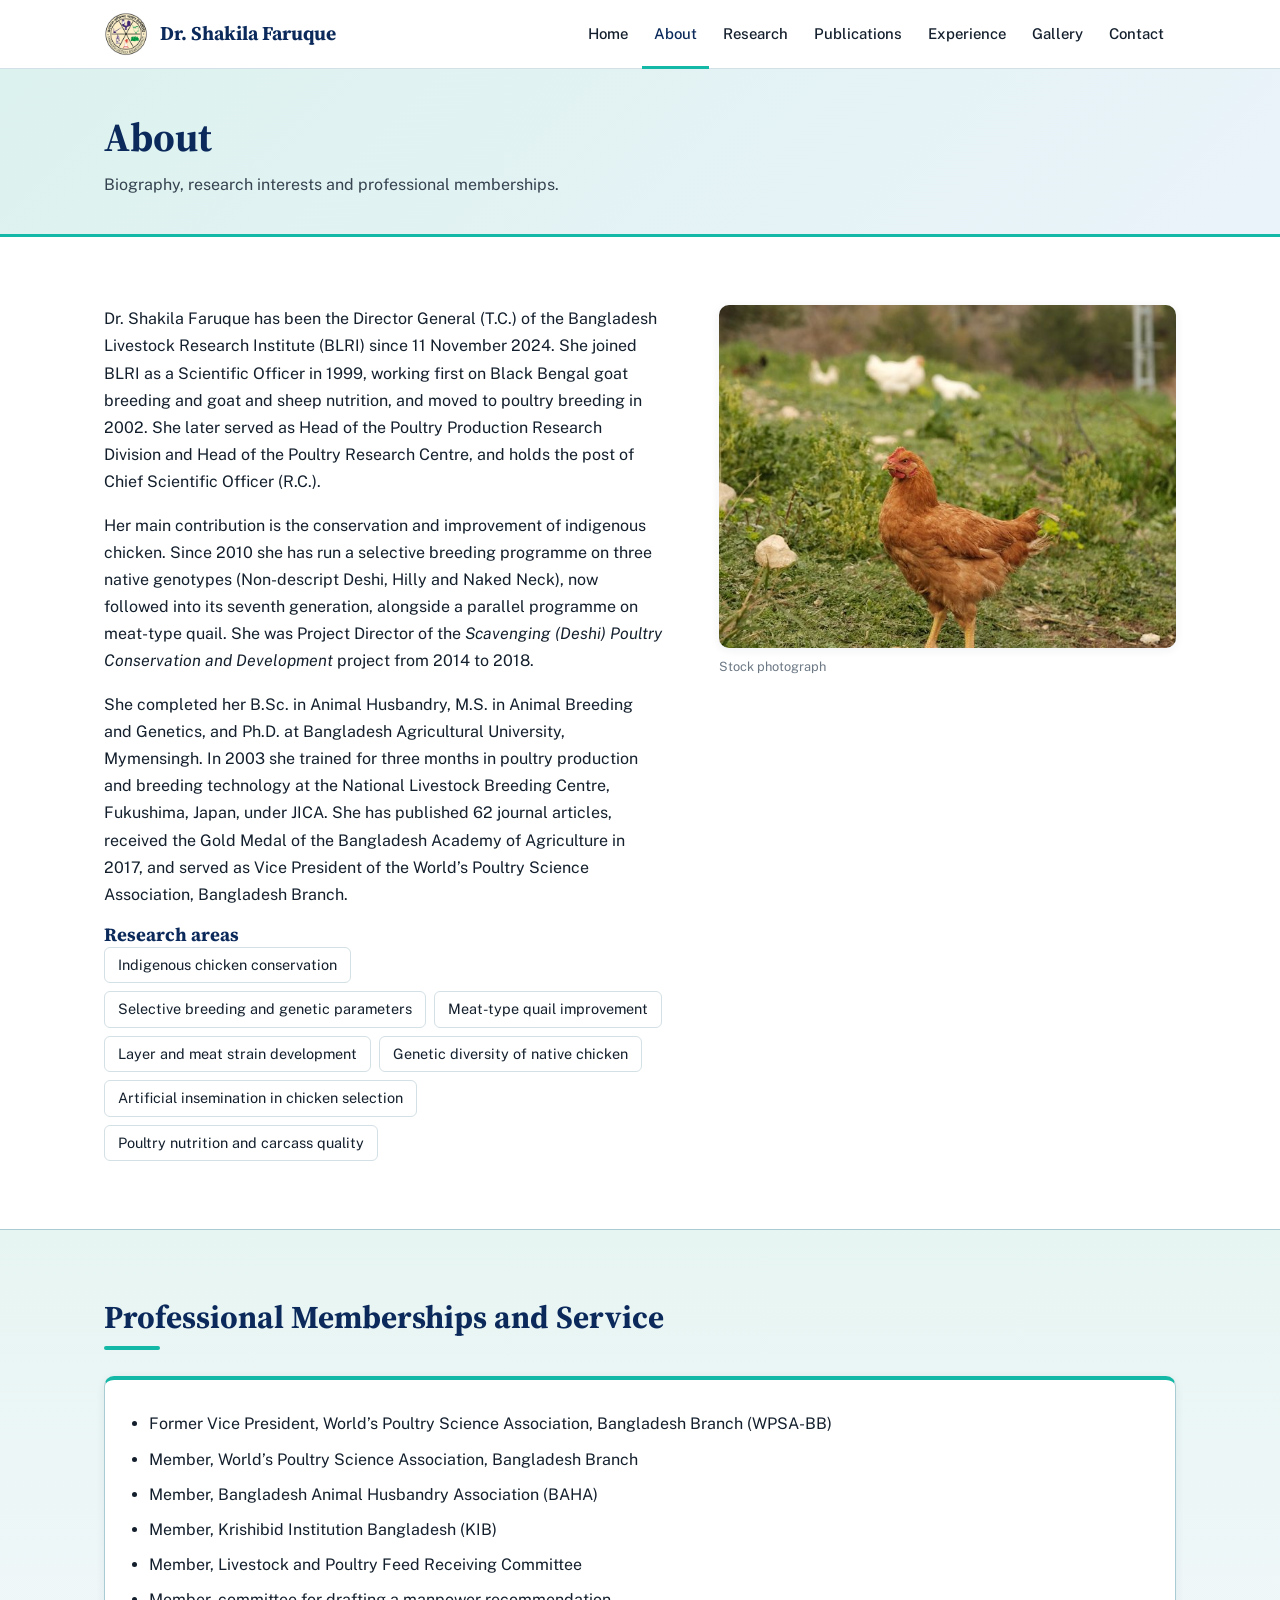
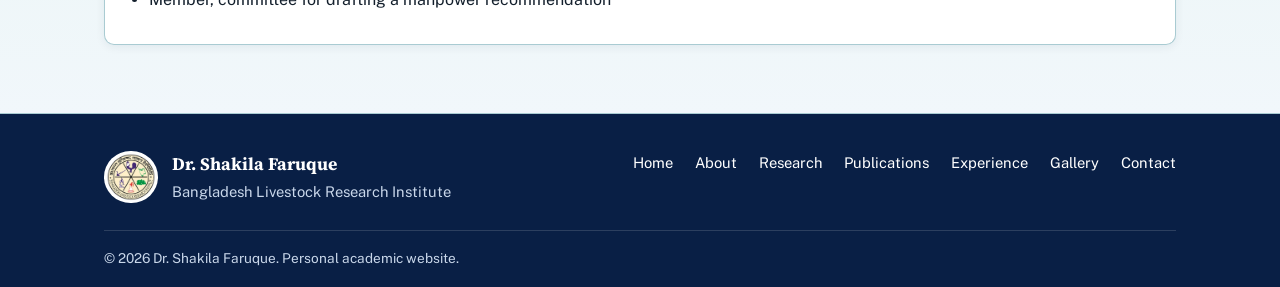
==== commit 57abd327: "Add gallery with lightbox and stronger section contrast Eight-photo gallery with click-to-enlarge vi" ====
--- a/about.html
+++ b/about.html
@@ -28,6 +28,7 @@
         <a href="research.html" >Research</a>
         <a href="publications.html" >Publications</a>
         <a href="experience.html" >Experience</a>
+        <a href="index.html#gallery">Gallery</a>
         <a href="contact.html" >Contact</a>
       </nav>
     </div>
@@ -78,12 +79,12 @@
         </div>
         <nav class="foot-nav" aria-label="Footer">
           <a href="index.html">Home</a><a href="about.html">About</a><a href="research.html">Research</a>
-          <a href="publications.html">Publications</a><a href="experience.html">Experience</a><a href="contact.html">Contact</a>
+          <a href="publications.html">Publications</a><a href="experience.html">Experience</a><a href="index.html#gallery">Gallery</a><a href="contact.html">Contact</a>
         </nav>
       </div>
       <div class="foot-bottom">&copy; <span id="yr">2026</span> Dr. Shakila Faruque. Personal academic website.</div>
     </div>
   </footer>
-  <script src="assets/js/main.js?v=5"></script>
+  <script src="assets/js/main.js?v=6"></script>
 </body>
 </html>
--- a/assets/css/style.css
+++ b/assets/css/style.css
@@ -305,3 +305,44 @@
 .hl-more { display: inline-flex; align-items: center; gap: 6px; color: var(--teal); }
 .hl-more:hover { gap: 10px; color: var(--navy); }
 .sec .hl-grid + .credit { margin-top: 16px; }
+
+/* ---------- Section contrast: distinct bands and stronger outlines ---------- */
+:root { --line-strong: #a9cbd2; }
+.sec-tint { background: linear-gradient(180deg, #e7f5f2 0%, #f1f7fb 100%); border-top: 1px solid var(--line-strong); border-bottom: 1px solid var(--line-strong); }
+.page-head { background: linear-gradient(135deg, #dcf2ee 0%, #eaf3fa 100%); }
+
+.sec-navy { background: linear-gradient(135deg, #0a2350 0%, #12407a 100%); color: #d7e4f4; border: 0; }
+.sec-navy h2 { color: #fff; }
+.sec-navy .link-more { color: #6fe3d3; }
+.sec-navy .when { color: #fff; }
+.sec-navy .what { color: #c9d9ee; }
+.sec-navy .what strong { color: #fff; }
+.sec-navy .timeline li { border-left-color: rgba(255, 255, 255, .3); }
+.sec-navy .timeline li::before { border-color: #0f3169; }
+.sec-navy .acc { color: var(--ink); border-color: transparent; }
+
+.sec-contact { background: linear-gradient(135deg, #075e57 0%, #0b8b7f 100%); color: #fff; border: 0; }
+.sec-contact h2, .sec-contact .contact-item strong { color: #fff; }
+.sec-contact h2::after { background: #fff; }
+.sec-contact a { color: #fff; }
+.sec-contact .contact-item svg { color: #bff5ec; }
+
+.card, .edu-card, .list-card, .hl-card, .tech li, .acc, .tbl, .pubs-sel { border-width: 1.5px; border-color: var(--line-strong); }
+.card { border-color: #8fcfc4; }
+.edu-card, .list-card { border-top: 4px solid var(--teal-bright); }
+.hl-card { box-shadow: 0 4px 14px rgba(11, 42, 91, .1); }
+
+/* ---------- Gallery ---------- */
+.gallery { display: grid; grid-template-columns: repeat(4, 1fr); gap: 16px; margin-top: 8px; }
+.shot { margin: 0; }
+.shot-btn { display: block; width: 100%; padding: 0; border: 0; background: none; cursor: zoom-in; border-radius: 12px; overflow: hidden; }
+.shot-btn img { width: 100%; aspect-ratio: 4 / 3; object-fit: cover; border: 1.5px solid var(--line-strong); border-radius: 12px; transition: transform .3s ease; }
+.shot-btn:hover img, .shot-btn:focus-visible img { transform: scale(1.06); }
+.shot figcaption { margin-top: 8px; font-size: .86rem; color: var(--ink-2); }
+
+.lightbox { position: fixed; inset: 0; z-index: 60; background: rgba(9, 25, 56, .9); display: none; align-items: center; justify-content: center; padding: 24px; cursor: zoom-out; }
+.lightbox.open { display: flex; }
+.lightbox img { max-width: 100%; max-height: 90vh; border-radius: 10px; box-shadow: 0 20px 60px rgba(0, 0, 0, .5); }
+
+@media (max-width: 1000px) { .gallery { grid-template-columns: repeat(3, 1fr); } }
+@media (max-width: 800px) { .gallery { grid-template-columns: repeat(2, 1fr); gap: 12px; } }
